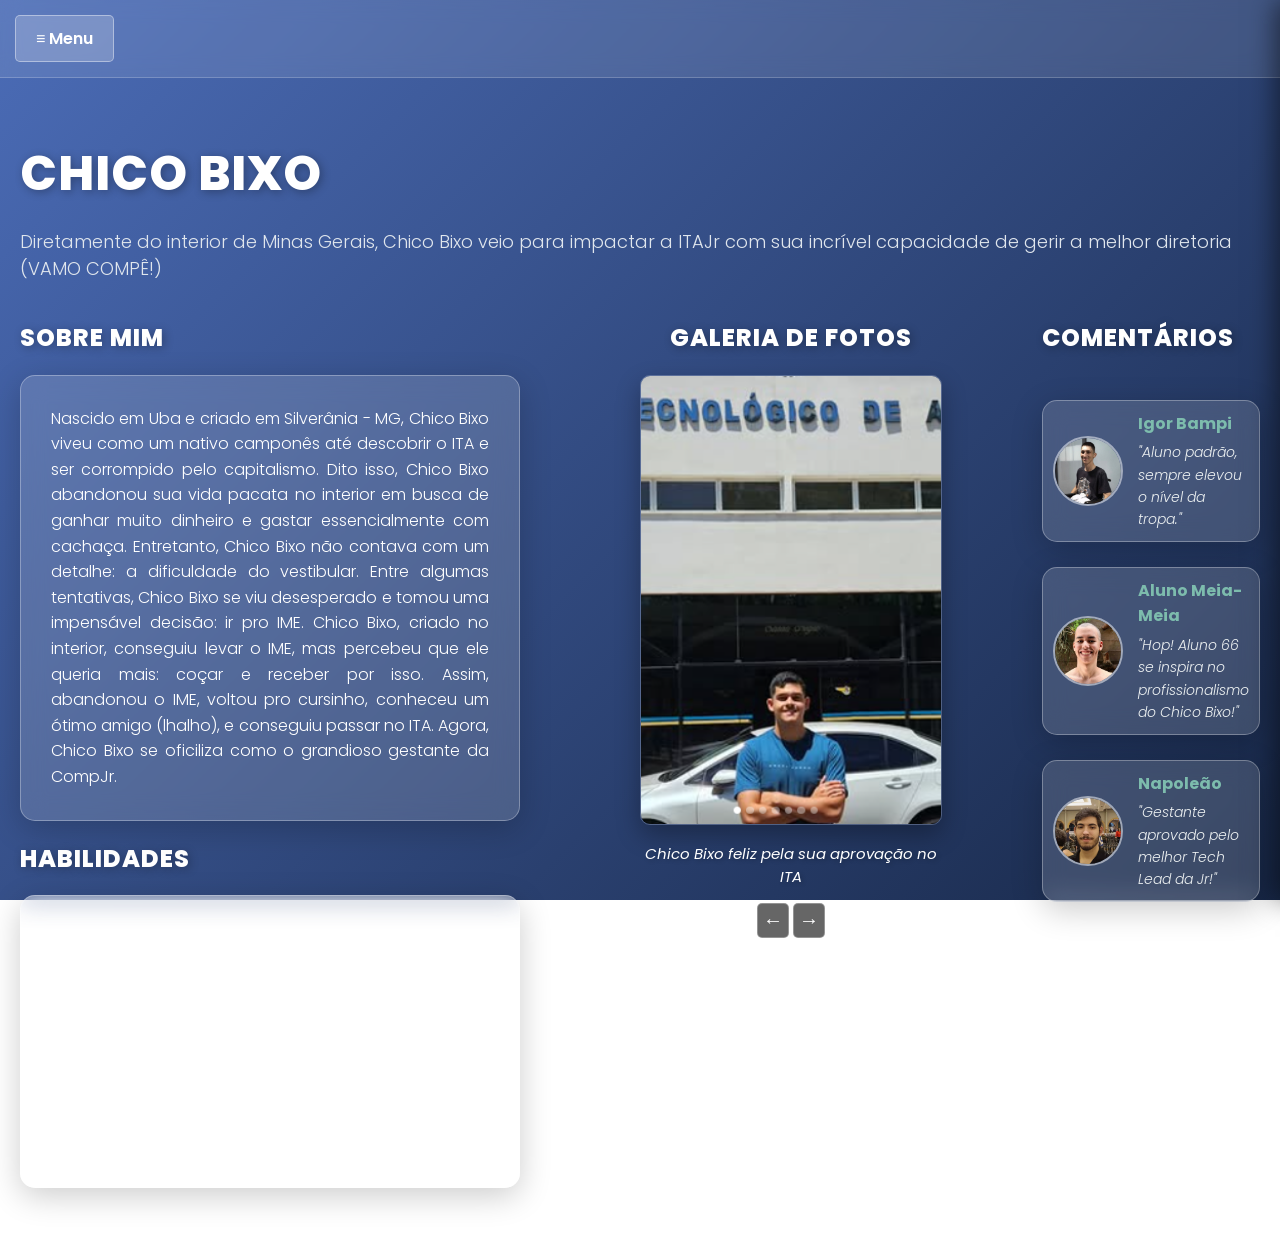
==== curriculo/index.html @ 07eecb11 "curriculo chico bixo" ====
<!DOCTYPE html>
<html lang="pt-BR">
<head>
    <meta charset="UTF-8">
    <meta name="viewport" content="width=device-width, initial-scale=1.0">
    <link href="https://fonts.googleapis.com/css2?family=Poppins:wght@300;400;600;800&display=swap" rel="stylesheet">
    <title>Chico Bixo Gestante ITAJr</title>
    <style>
        * {
            box-sizing: border-box;
        }

        @keyframes fadeIn {
            from { opacity: 0; transform: translateY(20px); }
            to { opacity: 1; transform: translateY(0); }
        }

        main {
            animation: fadeIn 1s ease-out;
        }

         body {
            font-family: 'Poppins', sans-serif;
            margin: 0;
            overflow-x: hidden;
            background: linear-gradient(135deg, #4b6cb7 0%, #182848 100%);
            background-attachment: fixed;
            color: #333;
            min-height: 100vh;
        }

        h1, h2 {
            font-weight: 800;
            color: #ffffff;
            letter-spacing: 1px;
            text-shadow: 2px 2px 10px rgba(0, 0, 0, 0.3);
        }

        h1 {
            font-size: 3rem;
            margin-bottom: 10px;
        }

        header {
            background-color: rgba(255, 255, 255, 0.1);
            backdrop-filter: blur(10px);
            padding: 15px; 
            text-align: left;
            border-bottom: 1px solid rgba(255, 255, 255, 0.2);
        }

        /* Estilo para a Barra Lateral (Sidebar) */
        #sidebar {
            position: fixed; 
            top: 0;
            right: 0; 
            width: 300px; 
            height: 100vh; 
            background: rgba(20, 30, 48, 0.9);
            backdrop-filter: blur(15px);
            color: #ecf0f1; 
            padding: 20px; 
            z-index: 100; 
            box-shadow: -5px 0 25px rgba(0,0,0,0.5);
            transform: translateX(100%); 
            transition: transform 0.4s cubic-bezier(0.25, 0.8, 0.25, 1);
            overflow-y: auto;
        }

        #sidebar.open {
            transform: translateX(0); 
        }

        #close-sidebar {
            background: none;
            border: none;
            color: #ecf0f1;
            font-size: 24px; 
            cursor: pointer;
            position: absolute;
            top: 10px; 
            right: 15px; 
            transition: transform 0.2s;
        }

        #close-sidebar:hover {
            transform: scale(1.2) rotate(90deg);
            color: #e74c3c;
        }

        #menu-toggle {
            background-color: rgba(255, 255, 255, 0.2);
            color: #fff;
            border: 1px solid rgba(255, 255, 255, 0.4);
            padding: 10px 20px; 
            cursor: pointer;
            font-size: 16px; 
            font-family: 'Poppins', sans-serif;
            font-weight: 600;
            border-radius: 5px; 
            transition: all 0.3s ease;
        }

        #menu-toggle:hover {
            background-color: rgba(255, 255, 255, 0.3);
            transform: translateY(-2px);
            box-shadow: 0 4px 15px rgba(0, 0, 0, 0.2);
        }

        #desc {
            color: #e0e6ed;
            font-size: 18px; 
            font-weight: 300;
        }


        .texto-central {
            display: flex;
            gap: 20px; 
            margin-bottom: 30px; 
        }

   
        /* VISUAL COSMÉTICO DO CARTÃO DE VIDRO E HOVER */
        .cartao-vidro {
            background: rgba(255, 255, 255, 0.15); 
            backdrop-filter: blur(12px); 
            -webkit-backdrop-filter: blur(12px);
            border: 1px solid rgba(255, 255, 255, 0.3); 
            padding: 30px; 
            border-radius: 15px; 
            box-shadow: 0 8px 32px rgba(0, 0, 0, 0.2); 
            color: #ffffff;
            font-weight: 300;
            line-height: 1.6;
            
            transition: all 0.4s cubic-bezier(0.25, 0.8, 0.25, 1);
        }

        
        .cartao-vidro:hover {
            transform: translateY(-8px); 
            box-shadow: 0 15px 40px rgba(0, 0, 0, 0.4); 
            background: rgba(255, 255, 255, 0.22); 
            border-color: rgba(255, 255, 255, 0.6); 
        }

        .cartao-vidro.pequeno {
            padding: 10px; 
        }

        #profile-photo {
            display: block;
            width: 150px; 
            height: 150px; 
            border-radius: 50%;
            margin: 0 auto 20px; 
            border: 4px solid rgba(255, 255, 255, 0.2);
            box-shadow: 0 5px 15px rgba(0,0,0,0.3);
            object-fit: cover;
            background-color: #34495e; 
            transition: transform 0.3s ease;
        }

        #profile-photo:hover {
            transform: scale(1.05);
        }

        .name {
            font-size: 22px; 
            margin-bottom: 5px; 
            text-align: center;
        }

        .title {
            font-size: 16px; 
            color: #7dbcad; 
            margin-bottom: 20px; 
            text-align: center;
            text-transform: uppercase;
            letter-spacing: 2px;
        }

        #sorriso-btn {
            display: block;
            text-align: center;
            background-color: #7dbcad; 
            color: #fff;
            text-decoration: none;
            padding: 10px; 
            border-radius: 5px; 
            margin-bottom: 30px; 
            font-weight: bold; 
            transition: all 0.3s ease;
            box-shadow: 0 4px 15px rgba(125, 188, 173, 0.4);
            cursor: pointer;
        }

        #sorriso-btn:hover {
            transform: translateY(-3px);
            box-shadow: 0 8px 20px rgba(125, 188, 173, 0.6);
            filter: brightness(1.1);
        }

        .info-section {
            margin-bottom: 25px;
        }

        .section-title {
            font-size: 14px; 
            color: #95a5a6;
            margin-bottom: 10px; 
            text-transform: uppercase;
            border-bottom: 1px solid rgba(255, 255, 255, 0.1);
            padding-bottom: 5px;
        }

        .info-section ul {
            list-style-type: none;
            padding: 0;
            margin: 0;
        }

        .contact-item, .education-item, .certificate-item, .language-item {
            font-size: 14px; 
            margin-bottom: 8px; 
            color: #dcdde1;
        }

   
        .lado-direito {
            position: relative; 
            width: 25%; 
            max-width: 800px; 
            margin-left: 100px; 
            text-align: center; 
            flex: 3; 
        }

        .slide img {
            width: 100%; 
            height: 450px; 
            object-fit: cover;
            border-radius: 10px; 
            box-shadow: 0 10px 25px rgba(0,0,0,0.3);
            border: 1px solid rgba(255, 255, 255, 0.2);
        }

        .legenda {
            font-style: italic;
            color: #ffffff;
            margin-top: 10px; 
            font-size: 15px;
            text-shadow: 2px 2px 4px rgba(0, 0, 0, 0.2); 
        }

        .slide { display: none; }
        .slide.ativa { display: block; animation: fadeIn 0.5s; }

        #btn-anterior, #btn-proximo {
            background-color: rgba(0, 0, 0, 0.6); 
            color: white;
            border: 1px solid rgba(255, 255, 255, 0.3);
            padding: 5px 5px; 
            cursor: pointer;
            font-size: 20px; 
            border-radius: 5px; 
            transition: all 0.3s ease;
            backdrop-filter: blur(5px);
        }

        #btn-anterior:hover, #btn-proximo:hover {
            background-color: rgba(255, 255, 255, 0.3);
            color: #000;
            transform: scale(1.1);
        }

        /* * SEÇÃO DE COMENTÁRIOS */
        #comentarios {
            margin-left: 80px; 
            display: flex;
            flex-direction: column;
            gap: 25px; 
            flex: 2; 
        }

        .cartao-comentario {
            display: flex;
            align-items: center;
            gap: 15px;
        }

        .foto-comentario {
            width: 70px; 
            height: 70px; 
            border-radius: 50%;
            object-fit: cover;
            flex-shrink: 0; 
            border: 2px solid rgba(255, 255, 255, 0.5);
        }

        .conteudo-comentario h4 {
            margin: 0 0 5px 0;
            font-size: 16px;
            color: #7dbcad;
        }

        .conteudo-comentario p {
            margin: 0;
            font-size: 14px;
            font-style: italic;
            color: #ecf0f1;
        }

    </style>
</head>
<body>

    <main>
        <header>
            <button id="menu-toggle">≡ Menu</button>
        </header>

        <section style="padding: 20px;">
            <h1>CHICO BIXO</h1>
            <p id="desc">Diretamente do interior de Minas Gerais, Chico Bixo veio para impactar a ITAJr com sua incrível capacidade de gerir a melhor diretoria (VAMO COMPÊ!)</p>
            
            <div class="texto-central">
                
                <div class="lado-esquerdo">
                    <section>
                        <h2>SOBRE MIM</h2>
                        <div class="cartao-vidro" style="max-width: 500px; text-align: justify; margin-bottom: 20px;">
                            Nascido em Uba e criado em Silverânia - MG, Chico Bixo viveu como um nativo camponês até descobrir o ITA e ser corrompido pelo capitalismo. Dito isso, Chico Bixo abandonou sua vida pacata no interior em busca de ganhar muito dinheiro e gastar essencialmente com cachaça. Entretanto, Chico Bixo não contava com um detalhe: a dificuldade do vestibular. Entre algumas tentativas, Chico Bixo se viu desesperado e tomou uma impensável decisão: ir pro IME. Chico Bixo, criado no interior, conseguiu levar o IME, mas percebeu que ele queria mais: coçar e receber por isso. Assim, abandonou o IME, voltou pro cursinho, conheceu um ótimo amigo (lhalho), e conseguiu passar no ITA. Agora, Chico Bixo se oficiliza como o grandioso gestante da CompJr.
                        </div>
                        
                        <h2>HABILIDADES</h2>
                        <div class="cartao-vidro" style="max-width: 500px; text-align: justify">
                            Chico Bixo é bixo do mato: sabe fazer fogueira, cuidar de animal e ordenhar vaca. Chico bixo também é mineiro, e sabe fazer queijo e plantar café. Na turma ITA, Chico Bixo percebeu que nem só de terra e mato vive o homem, e agora ele consegue fazer coisas normais como tomar um sorvete e curtir os posts da grandiosa ITAJr no instagram. Chico Bixo se encontrou na capacidade de gerir, então se for pra ser gestante, pode contar com Chico Bixo. 
                        </div>
                    </section>
                </div>

                <div class="lado-direito">
                    <h2>GALERIA DE FOTOS</h2>

                    <div class="slide ativa">
                        <img src="JeanAprovado.png" alt="Chico Bixo aprovado">
                        <p class="legenda">Chico Bixo feliz pela sua aprovação no ITA</p>
                    </div>

                    <div class="slide">
                        <img src="FotoComida.jpeg" alt="Chico Bixo comendo">
                        <p class="legenda">Chico Bixo aproveitando a pizza da Lojinha</p>
                    </div>

                    <div class="slide">
                        <img src="FotoKindle.JPG" alt="Chico Bixo com Kindle">
                        <p class="legenda">Chico Bixo cagado de sorte ganhando o kindle da ITAJr</p>
                    </div>

                    <div class="slide">
                        <img src="ChicoIME.jpg" alt="Chico Bixo no IME">
                        <p class="legenda">Chico Bixo triste quando era do IME e não conhecia a CompJr</p>
                    </div>

                    <button id="btn-anterior">←</button>
                    <button id="btn-proximo">→</button>
                </div>

                <div id="comentarios">
                    <h2>COMENTÁRIOS</h2>
                    
                    <div class="cartao-comentario cartao-vidro pequeno">
                        <img src="ComentarioBampi.jpg" alt="Foto Bampi" class="foto-comentario">
                        <div class="conteudo-comentario">
                            <h4>Igor Bampi</h4>
                            <p>"Aluno padrão, sempre elevou o nível da tropa."</p>
                        </div>
                    </div>

                    <div class="cartao-comentario cartao-vidro pequeno">
                        <img src="Comentario66.jpg" alt="Foto 66" class="foto-comentario">
                        <div class="conteudo-comentario">
                            <h4>Aluno Meia-Meia</h4>
                            <p>"Hop! Aluno 66 se inspira no profissionalismo do Chico Bixo!"</p>
                        </div>
                    </div>

                    <div class="cartao-comentario cartao-vidro pequeno">
                        <img src="ComentarioPapa.jpg" alt="Foto Papa" class="foto-comentario">
                        <div class="conteudo-comentario">
                            <h4>Napoleão</h4>
                            <p>"Gestante aprovado pelo melhor Tech Lead da Jr!"</p>
                        </div>
                    </div>
                </div>

            </div>
        </section>

    </main>

    <aside id="sidebar">
        <button id="close-sidebar">×</button>

        <img src="chico_bixo.jpeg" alt="Foto Aura do Chico Bixo" id="profile-photo">

        <h2 class="name">CHICO BIXO</h2>
        <h3 class="title">GESTANTE DA ITAJr</h3>

        <div id="sorriso-btn">Botão Sorriso</div>

        <section class="info-section">
            <h4 class="section-title">CONTATOS</h4>
            <ul>
                <li class="contact-item">chicobixo@gestantejr.com</li>
                <li class="contact-item">+55 (66) 6666-6666</li>
            </ul>
        </section>

        <section class="info-section">
            <h4 class="section-title">FORMAÇÃO</h4>
            <div class="education-item">IME - (2025/trancou)</div>
            <div class="education-item">ITA - (2026-2030)</div>
        </section>

        <section class="info-section">
            <h4 class="section-title">CERTIFICADOS</h4>
            <div class="certificate-item">Agregado Honorário da CompJr</div>
            <div class="certificate-item">Certificado de Sorte (ganhou um kindle)</div>
        </section>

        <section class="info-section">
            <h4 class="section-title">LINGUAGENS</h4>
            <div class="language-item">Caipira - Nativo</div>
            <div class="language-item">Português - Intermediário</div>
        </section>
    </aside>

    <script>
    // Barra lateral
        const menuToggle = document.getElementById('menu-toggle');
        const closeSidebar = document.getElementById('close-sidebar');
        const sidebar = document.getElementById('sidebar');

        function openSidebar() {
            sidebar.classList.add('open');
        }

        function closeSidebarFunc() {
            sidebar.classList.remove('open');
        }

        menuToggle.addEventListener('click', () => {
            if (!sidebar.classList.contains('open')){
                openSidebar();
            } else {
                closeSidebarFunc();
            }
        });

        closeSidebar.addEventListener('click', closeSidebarFunc);

        window.addEventListener('click', (event) => {
            if (!sidebar.contains(event.target) && event.target !== menuToggle) {
                closeSidebarFunc();
            }
        });

    // Galeria de fotos
        const slides = document.querySelectorAll('.slide');
        const btnAnterior = document.getElementById('btn-anterior');
        const btnProximo = document.getElementById('btn-proximo');
        let slideAtual = 0;

        function mostrarSlide(index) {
            slides.forEach(slide => {
                slide.classList.remove('ativa');
            });

            if (index >= slides.length){
                slideAtual = 0;
            } else if (index < 0) {
                slideAtual = slides.length - 1; 
            } else {
                slideAtual = index;
            }

            slides[slideAtual].classList.add('ativa');
        }

        btnProximo.addEventListener('click', () => {
            mostrarSlide(slideAtual + 1);
        });

        btnAnterior.addEventListener('click', () => {
            mostrarSlide(slideAtual - 1);
        });

    // Botão Sorriso
        const btnSorriso = document.getElementById('sorriso-btn');
        const perfil = document.getElementById('profile-photo');

        btnSorriso.addEventListener('click', () => {
            if (btnSorriso.textContent === "Botão Sorriso"){
                perfil.src = "JeanSorriso.png";
                btnSorriso.textContent = "Botão Sério";
                btnSorriso.style.backgroundColor = "#e74c3c";
                btnSorriso.style.boxShadow = "0 8px 20px rgba(231, 76, 60, 0.4)";
            } else {
                btnSorriso.textContent = "Botão Sorriso";
                perfil.src = "chico_bixo.jpeg";
                btnSorriso.style.backgroundColor = "#7dbcad";
                btnSorriso.style.boxShadow = "0 8px 20px rgba(125, 188, 173, 0.4)";
            }
        });
        
    </script>
</body>
</html>
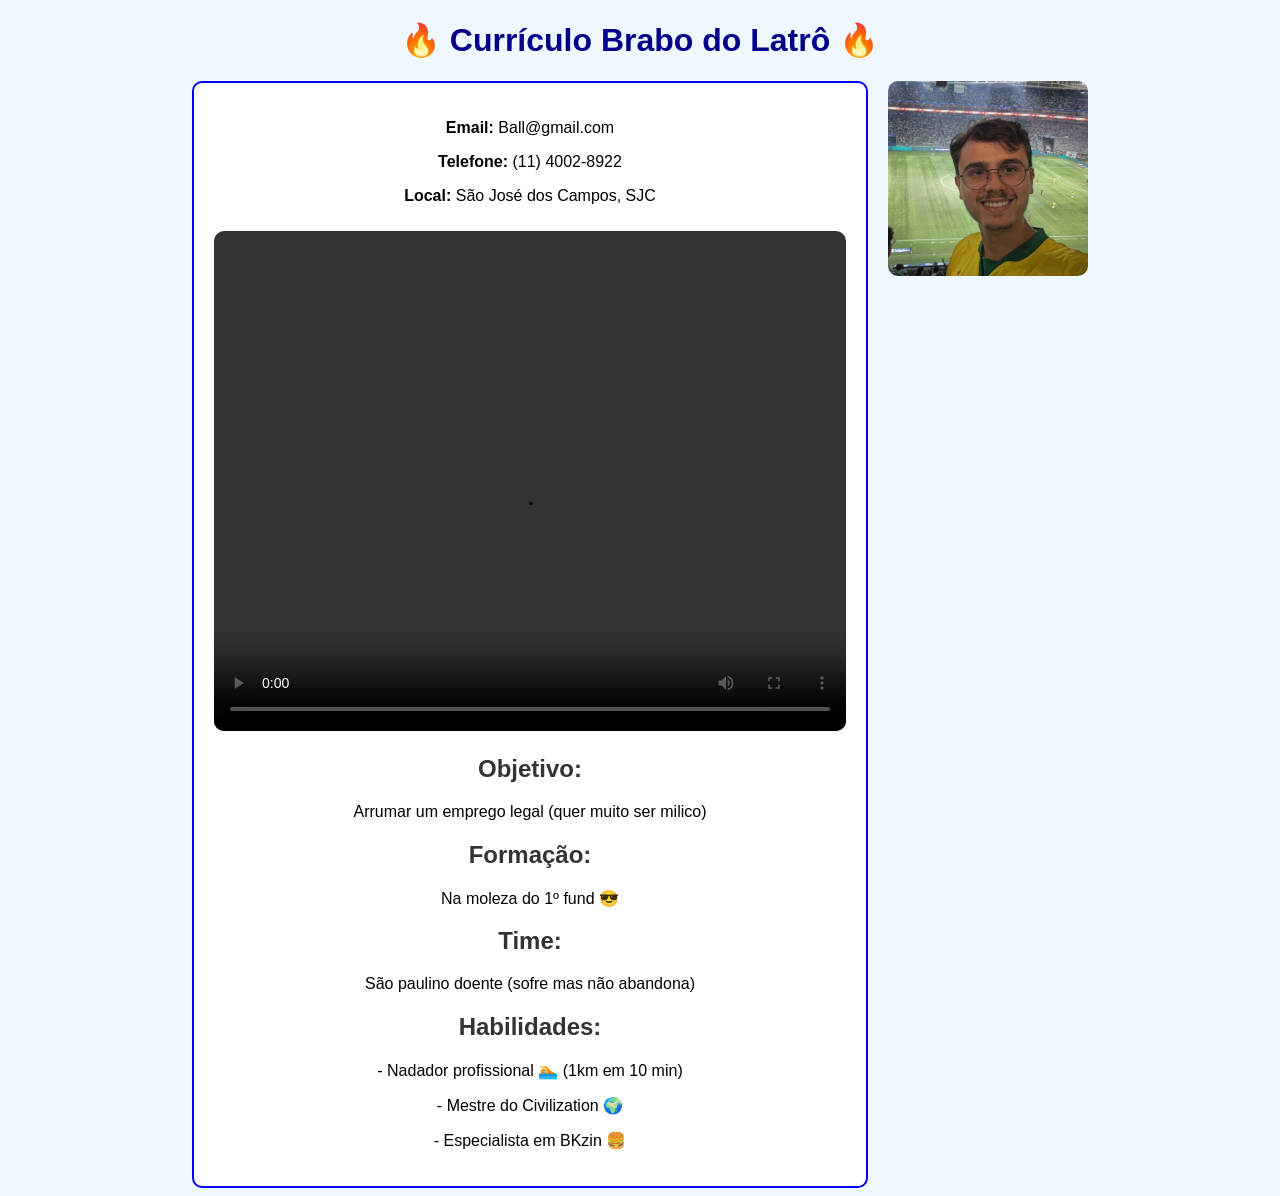
==== commit c3fb6f45: "Add files via upload" ====
--- a/curriculo/index.html
+++ b/curriculo/index.html
@@ -1,521 +1,96 @@
-<!DOCTYPE html>
-<html lang="pt-BR">
-<head>
-    <meta charset="UTF-8">
-    <meta name="viewport" content="width=device-width, initial-scale=1.0">
-    <link href="https://fonts.googleapis.com/css2?family=Poppins:wght@300;400;600;800&display=swap" rel="stylesheet">
-    <title>Chico Bixo Gestante ITAJr</title>
-    <style>
-        * {
-            box-sizing: border-box;
-        }
-
-        @keyframes fadeIn {
-            from { opacity: 0; transform: translateY(20px); }
-            to { opacity: 1; transform: translateY(0); }
-        }
-
-        main {
-            animation: fadeIn 1s ease-out;
-        }
-
-         body {
-            font-family: 'Poppins', sans-serif;
-            margin: 0;
-            overflow-x: hidden;
-            background: linear-gradient(135deg, #4b6cb7 0%, #182848 100%);
-            background-attachment: fixed;
-            color: #333;
-            min-height: 100vh;
-        }
-
-        h1, h2 {
-            font-weight: 800;
-            color: #ffffff;
-            letter-spacing: 1px;
-            text-shadow: 2px 2px 10px rgba(0, 0, 0, 0.3);
-        }
-
-        h1 {
-            font-size: 3rem;
-            margin-bottom: 10px;
-        }
-
-        header {
-            background-color: rgba(255, 255, 255, 0.1);
-            backdrop-filter: blur(10px);
-            padding: 15px; 
-            text-align: left;
-            border-bottom: 1px solid rgba(255, 255, 255, 0.2);
-        }
-
-        /* Estilo para a Barra Lateral (Sidebar) */
-        #sidebar {
-            position: fixed; 
-            top: 0;
-            right: 0; 
-            width: 300px; 
-            height: 100vh; 
-            background: rgba(20, 30, 48, 0.9);
-            backdrop-filter: blur(15px);
-            color: #ecf0f1; 
-            padding: 20px; 
-            z-index: 100; 
-            box-shadow: -5px 0 25px rgba(0,0,0,0.5);
-            transform: translateX(100%); 
-            transition: transform 0.4s cubic-bezier(0.25, 0.8, 0.25, 1);
-            overflow-y: auto;
-        }
-
-        #sidebar.open {
-            transform: translateX(0); 
-        }
-
-        #close-sidebar {
-            background: none;
-            border: none;
-            color: #ecf0f1;
-            font-size: 24px; 
-            cursor: pointer;
-            position: absolute;
-            top: 10px; 
-            right: 15px; 
-            transition: transform 0.2s;
-        }
-
-        #close-sidebar:hover {
-            transform: scale(1.2) rotate(90deg);
-            color: #e74c3c;
-        }
-
-        #menu-toggle {
-            background-color: rgba(255, 255, 255, 0.2);
-            color: #fff;
-            border: 1px solid rgba(255, 255, 255, 0.4);
-            padding: 10px 20px; 
-            cursor: pointer;
-            font-size: 16px; 
-            font-family: 'Poppins', sans-serif;
-            font-weight: 600;
-            border-radius: 5px; 
-            transition: all 0.3s ease;
-        }
-
-        #menu-toggle:hover {
-            background-color: rgba(255, 255, 255, 0.3);
-            transform: translateY(-2px);
-            box-shadow: 0 4px 15px rgba(0, 0, 0, 0.2);
-        }
-
-        #desc {
-            color: #e0e6ed;
-            font-size: 18px; 
-            font-weight: 300;
-        }
-
-
-        .texto-central {
-            display: flex;
-            gap: 20px; 
-            margin-bottom: 30px; 
-        }
-
-   
-        /* VISUAL COSMÉTICO DO CARTÃO DE VIDRO E HOVER */
-        .cartao-vidro {
-            background: rgba(255, 255, 255, 0.15); 
-            backdrop-filter: blur(12px); 
-            -webkit-backdrop-filter: blur(12px);
-            border: 1px solid rgba(255, 255, 255, 0.3); 
-            padding: 30px; 
-            border-radius: 15px; 
-            box-shadow: 0 8px 32px rgba(0, 0, 0, 0.2); 
-            color: #ffffff;
-            font-weight: 300;
-            line-height: 1.6;
-            
-            transition: all 0.4s cubic-bezier(0.25, 0.8, 0.25, 1);
-        }
-
-        
-        .cartao-vidro:hover {
-            transform: translateY(-8px); 
-            box-shadow: 0 15px 40px rgba(0, 0, 0, 0.4); 
-            background: rgba(255, 255, 255, 0.22); 
-            border-color: rgba(255, 255, 255, 0.6); 
-        }
-
-        .cartao-vidro.pequeno {
-            padding: 10px; 
-        }
-
-        #profile-photo {
-            display: block;
-            width: 150px; 
-            height: 150px; 
-            border-radius: 50%;
-            margin: 0 auto 20px; 
-            border: 4px solid rgba(255, 255, 255, 0.2);
-            box-shadow: 0 5px 15px rgba(0,0,0,0.3);
-            object-fit: cover;
-            background-color: #34495e; 
-            transition: transform 0.3s ease;
-        }
-
-        #profile-photo:hover {
-            transform: scale(1.05);
-        }
-
-        .name {
-            font-size: 22px; 
-            margin-bottom: 5px; 
-            text-align: center;
-        }
-
-        .title {
-            font-size: 16px; 
-            color: #7dbcad; 
-            margin-bottom: 20px; 
-            text-align: center;
-            text-transform: uppercase;
-            letter-spacing: 2px;
-        }
-
-        #sorriso-btn {
-            display: block;
-            text-align: center;
-            background-color: #7dbcad; 
-            color: #fff;
-            text-decoration: none;
-            padding: 10px; 
-            border-radius: 5px; 
-            margin-bottom: 30px; 
-            font-weight: bold; 
-            transition: all 0.3s ease;
-            box-shadow: 0 4px 15px rgba(125, 188, 173, 0.4);
-            cursor: pointer;
-        }
-
-        #sorriso-btn:hover {
-            transform: translateY(-3px);
-            box-shadow: 0 8px 20px rgba(125, 188, 173, 0.6);
-            filter: brightness(1.1);
-        }
-
-        .info-section {
-            margin-bottom: 25px;
-        }
-
-        .section-title {
-            font-size: 14px; 
-            color: #95a5a6;
-            margin-bottom: 10px; 
-            text-transform: uppercase;
-            border-bottom: 1px solid rgba(255, 255, 255, 0.1);
-            padding-bottom: 5px;
-        }
-
-        .info-section ul {
-            list-style-type: none;
-            padding: 0;
-            margin: 0;
-        }
-
-        .contact-item, .education-item, .certificate-item, .language-item {
-            font-size: 14px; 
-            margin-bottom: 8px; 
-            color: #dcdde1;
-        }
-
-   
-        .lado-direito {
-            position: relative; 
-            width: 25%; 
-            max-width: 800px; 
-            margin-left: 100px; 
-            text-align: center; 
-            flex: 3; 
-        }
-
-        .slide img {
-            width: 100%; 
-            height: 450px; 
-            object-fit: cover;
-            border-radius: 10px; 
-            box-shadow: 0 10px 25px rgba(0,0,0,0.3);
-            border: 1px solid rgba(255, 255, 255, 0.2);
-        }
-
-        .legenda {
-            font-style: italic;
-            color: #ffffff;
-            margin-top: 10px; 
-            font-size: 15px;
-            text-shadow: 2px 2px 4px rgba(0, 0, 0, 0.2); 
-        }
-
-        .slide { display: none; }
-        .slide.ativa { display: block; animation: fadeIn 0.5s; }
-
-        #btn-anterior, #btn-proximo {
-            background-color: rgba(0, 0, 0, 0.6); 
-            color: white;
-            border: 1px solid rgba(255, 255, 255, 0.3);
-            padding: 5px 5px; 
-            cursor: pointer;
-            font-size: 20px; 
-            border-radius: 5px; 
-            transition: all 0.3s ease;
-            backdrop-filter: blur(5px);
-        }
-
-        #btn-anterior:hover, #btn-proximo:hover {
-            background-color: rgba(255, 255, 255, 0.3);
-            color: #000;
-            transform: scale(1.1);
-        }
-
-        /* * SEÇÃO DE COMENTÁRIOS */
-        #comentarios {
-            margin-left: 80px; 
-            display: flex;
-            flex-direction: column;
-            gap: 25px; 
-            flex: 2; 
-        }
-
-        .cartao-comentario {
-            display: flex;
-            align-items: center;
-            gap: 15px;
-        }
-
-        .foto-comentario {
-            width: 70px; 
-            height: 70px; 
-            border-radius: 50%;
-            object-fit: cover;
-            flex-shrink: 0; 
-            border: 2px solid rgba(255, 255, 255, 0.5);
-        }
-
-        .conteudo-comentario h4 {
-            margin: 0 0 5px 0;
-            font-size: 16px;
-            color: #7dbcad;
-        }
-
-        .conteudo-comentario p {
-            margin: 0;
-            font-size: 14px;
-            font-style: italic;
-            color: #ecf0f1;
-        }
-
-    </style>
-</head>
-<body>
-
-    <main>
-        <header>
-            <button id="menu-toggle">≡ Menu</button>
-        </header>
-
-        <section style="padding: 20px;">
-            <h1>CHICO BIXO</h1>
-            <p id="desc">Diretamente do interior de Minas Gerais, Chico Bixo veio para impactar a ITAJr com sua incrível capacidade de gerir a melhor diretoria (VAMO COMPÊ!)</p>
-            
-            <div class="texto-central">
-                
-                <div class="lado-esquerdo">
-                    <section>
-                        <h2>SOBRE MIM</h2>
-                        <div class="cartao-vidro" style="max-width: 500px; text-align: justify; margin-bottom: 20px;">
-                            Nascido em Uba e criado em Silverânia - MG, Chico Bixo viveu como um nativo camponês até descobrir o ITA e ser corrompido pelo capitalismo. Dito isso, Chico Bixo abandonou sua vida pacata no interior em busca de ganhar muito dinheiro e gastar essencialmente com cachaça. Entretanto, Chico Bixo não contava com um detalhe: a dificuldade do vestibular. Entre algumas tentativas, Chico Bixo se viu desesperado e tomou uma impensável decisão: ir pro IME. Chico Bixo, criado no interior, conseguiu levar o IME, mas percebeu que ele queria mais: coçar e receber por isso. Assim, abandonou o IME, voltou pro cursinho, conheceu um ótimo amigo (lhalho), e conseguiu passar no ITA. Agora, Chico Bixo se oficiliza como o grandioso gestante da CompJr.
-                        </div>
-                        
-                        <h2>HABILIDADES</h2>
-                        <div class="cartao-vidro" style="max-width: 500px; text-align: justify">
-                            Chico Bixo é bixo do mato: sabe fazer fogueira, cuidar de animal e ordenhar vaca. Chico bixo também é mineiro, e sabe fazer queijo e plantar café. Na turma ITA, Chico Bixo percebeu que nem só de terra e mato vive o homem, e agora ele consegue fazer coisas normais como tomar um sorvete e curtir os posts da grandiosa ITAJr no instagram. Chico Bixo se encontrou na capacidade de gerir, então se for pra ser gestante, pode contar com Chico Bixo. 
-                        </div>
-                    </section>
-                </div>
-
-                <div class="lado-direito">
-                    <h2>GALERIA DE FOTOS</h2>
-
-                    <div class="slide ativa">
-                        <img src="JeanAprovado.png" alt="Chico Bixo aprovado">
-                        <p class="legenda">Chico Bixo feliz pela sua aprovação no ITA</p>
-                    </div>
-
-                    <div class="slide">
-                        <img src="FotoComida.jpeg" alt="Chico Bixo comendo">
-                        <p class="legenda">Chico Bixo aproveitando a pizza da Lojinha</p>
-                    </div>
-
-                    <div class="slide">
-                        <img src="FotoKindle.JPG" alt="Chico Bixo com Kindle">
-                        <p class="legenda">Chico Bixo cagado de sorte ganhando o kindle da ITAJr</p>
-                    </div>
-
-                    <div class="slide">
-                        <img src="ChicoIME.jpg" alt="Chico Bixo no IME">
-                        <p class="legenda">Chico Bixo triste quando era do IME e não conhecia a CompJr</p>
-                    </div>
-
-                    <button id="btn-anterior">←</button>
-                    <button id="btn-proximo">→</button>
-                </div>
-
-                <div id="comentarios">
-                    <h2>COMENTÁRIOS</h2>
-                    
-                    <div class="cartao-comentario cartao-vidro pequeno">
-                        <img src="ComentarioBampi.jpg" alt="Foto Bampi" class="foto-comentario">
-                        <div class="conteudo-comentario">
-                            <h4>Igor Bampi</h4>
-                            <p>"Aluno padrão, sempre elevou o nível da tropa."</p>
-                        </div>
-                    </div>
-
-                    <div class="cartao-comentario cartao-vidro pequeno">
-                        <img src="Comentario66.jpg" alt="Foto 66" class="foto-comentario">
-                        <div class="conteudo-comentario">
-                            <h4>Aluno Meia-Meia</h4>
-                            <p>"Hop! Aluno 66 se inspira no profissionalismo do Chico Bixo!"</p>
-                        </div>
-                    </div>
-
-                    <div class="cartao-comentario cartao-vidro pequeno">
-                        <img src="ComentarioPapa.jpg" alt="Foto Papa" class="foto-comentario">
-                        <div class="conteudo-comentario">
-                            <h4>Napoleão</h4>
-                            <p>"Gestante aprovado pelo melhor Tech Lead da Jr!"</p>
-                        </div>
-                    </div>
-                </div>
-
-            </div>
-        </section>
-
-    </main>
-
-    <aside id="sidebar">
-        <button id="close-sidebar">×</button>
-
-        <img src="chico_bixo.jpeg" alt="Foto Aura do Chico Bixo" id="profile-photo">
-
-        <h2 class="name">CHICO BIXO</h2>
-        <h3 class="title">GESTANTE DA ITAJr</h3>
-
-        <div id="sorriso-btn">Botão Sorriso</div>
-
-        <section class="info-section">
-            <h4 class="section-title">CONTATOS</h4>
-            <ul>
-                <li class="contact-item">chicobixo@gestantejr.com</li>
-                <li class="contact-item">+55 (66) 6666-6666</li>
-            </ul>
-        </section>
-
-        <section class="info-section">
-            <h4 class="section-title">FORMAÇÃO</h4>
-            <div class="education-item">IME - (2025/trancou)</div>
-            <div class="education-item">ITA - (2026-2030)</div>
-        </section>
-
-        <section class="info-section">
-            <h4 class="section-title">CERTIFICADOS</h4>
-            <div class="certificate-item">Agregado Honorário da CompJr</div>
-            <div class="certificate-item">Certificado de Sorte (ganhou um kindle)</div>
-        </section>
-
-        <section class="info-section">
-            <h4 class="section-title">LINGUAGENS</h4>
-            <div class="language-item">Caipira - Nativo</div>
-            <div class="language-item">Português - Intermediário</div>
-        </section>
-    </aside>
-
-    <script>
-    // Barra lateral
-        const menuToggle = document.getElementById('menu-toggle');
-        const closeSidebar = document.getElementById('close-sidebar');
-        const sidebar = document.getElementById('sidebar');
-
-        function openSidebar() {
-            sidebar.classList.add('open');
-        }
-
-        function closeSidebarFunc() {
-            sidebar.classList.remove('open');
-        }
-
-        menuToggle.addEventListener('click', () => {
-            if (!sidebar.classList.contains('open')){
-                openSidebar();
-            } else {
-                closeSidebarFunc();
-            }
-        });
-
-        closeSidebar.addEventListener('click', closeSidebarFunc);
-
-        window.addEventListener('click', (event) => {
-            if (!sidebar.contains(event.target) && event.target !== menuToggle) {
-                closeSidebarFunc();
-            }
-        });
-
-    // Galeria de fotos
-        const slides = document.querySelectorAll('.slide');
-        const btnAnterior = document.getElementById('btn-anterior');
-        const btnProximo = document.getElementById('btn-proximo');
-        let slideAtual = 0;
-
-        function mostrarSlide(index) {
-            slides.forEach(slide => {
-                slide.classList.remove('ativa');
-            });
-
-            if (index >= slides.length){
-                slideAtual = 0;
-            } else if (index < 0) {
-                slideAtual = slides.length - 1; 
-            } else {
-                slideAtual = index;
-            }
-
-            slides[slideAtual].classList.add('ativa');
-        }
-
-        btnProximo.addEventListener('click', () => {
-            mostrarSlide(slideAtual + 1);
-        });
-
-        btnAnterior.addEventListener('click', () => {
-            mostrarSlide(slideAtual - 1);
-        });
-
-    // Botão Sorriso
-        const btnSorriso = document.getElementById('sorriso-btn');
-        const perfil = document.getElementById('profile-photo');
-
-        btnSorriso.addEventListener('click', () => {
-            if (btnSorriso.textContent === "Botão Sorriso"){
-                perfil.src = "JeanSorriso.png";
-                btnSorriso.textContent = "Botão Sério";
-                btnSorriso.style.backgroundColor = "#e74c3c";
-                btnSorriso.style.boxShadow = "0 8px 20px rgba(231, 76, 60, 0.4)";
-            } else {
-                btnSorriso.textContent = "Botão Sorriso";
-                perfil.src = "chico_bixo.jpeg";
-                btnSorriso.style.backgroundColor = "#7dbcad";
-                btnSorriso.style.boxShadow = "0 8px 20px rgba(125, 188, 173, 0.4)";
-            }
-        });
-        
-    </script>
-</body>
+<!DOCTYPE html>
+<html>
+<head>
+    <title>Currículo do Latrô</title>
+
+    <style>
+        body {
+            background-color: #f0f8ff;
+            font-family: Arial;
+            text-align: center;
+        }
+
+        h1 {
+            color: darkblue;
+        }
+
+        .container {
+            display: flex;
+            justify-content: center;
+            align-items: flex-start;
+            gap: 20px;
+        }
+
+        .box {
+            background-color: white;
+            border: 2px solid blue;
+            border-radius: 10px;
+            padding: 20px;
+            width: 50%;
+        }
+
+        .side {
+            width: 200px;
+        }
+
+        img {
+            width: 100%;
+            border-radius: 10px;
+        }
+
+        video {
+            width: 100%;
+            margin-top: 10px;
+            border-radius: 10px;
+        }
+
+        h2 {
+            color: #333;
+        }
+    </style>
+
+</head>
+
+<body>
+
+    <h1>🔥 Currículo Brabo do Latrô 🔥</h1>
+
+    <div class="container">
+
+        <!-- CURRÍCULO -->
+        <div class="box">
+            <p><b>Email:</b> Ball@gmail.com</p>
+            <p><b>Telefone:</b> (11) 4002-8922</p>
+            <p><b>Local:</b> São José dos Campos, SJC</p>
+            
+            <!-- VIDEO -->
+            <video controls width="500" height="500">
+                <source src="video.mp4" type="video/mp4"> 
+                Seu navegador não suporta vídeo.
+            </video>
+
+
+            <h2>Objetivo:</h2>
+            <p>Arrumar um emprego legal (quer muito ser milico)</p>
+
+            <h2>Formação:</h2>
+            <p>Na moleza do 1º fund 😎</p>
+
+            <h2>Time:</h2>
+            <p>São paulino doente (sofre mas não abandona)</p>
+
+            <h2>Habilidades:</h2>
+            <p>- Nadador profissional 🏊 (1km em 10 min)</p>
+            <p>- Mestre do Civilization 🌍</p>
+            <p>- Especialista em BKzin 🍔</p>
+        </div>
+
+        <!-- IMAGEM -->
+        <div class="side">
+            <img src="foto.png" alt="Foto do Latrô">
+        </div>
+
+    </div>
+
+</body>
 </html>
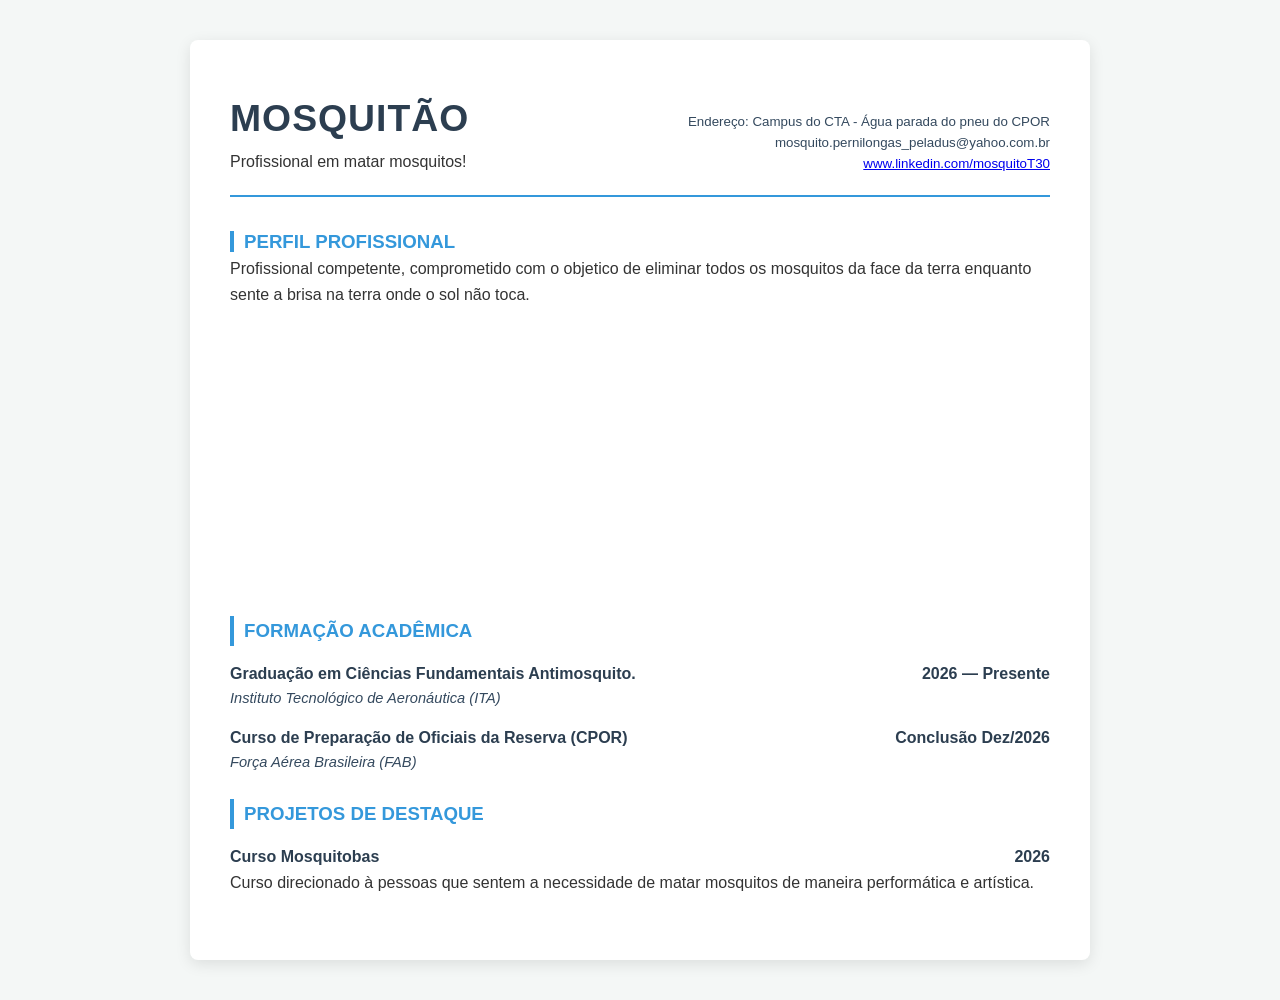
==== commit c7358ae2: "Estrutura inicial" ====
--- a/curriculo/index.html
+++ b/curriculo/index.html
@@ -1,96 +1,228 @@
 <!DOCTYPE html>
-<html>
+<html lang="pt-BR">
 <head>
-    <title>Currículo do Latrô</title>
-
+    <meta charset="UTF-8">
+    <meta name="viewport" content="width=device-width, initial-scale=1.0">
+    <title>Currículo - Victor Alysson Rodrigues Santana</title>
     <style>
+        :root {
+            --primary-color: #2c3e50;
+            --secondary-color: #34495e;
+            --accent-color: #3498db;
+            --text-color: #333;
+            --light-bg: #f4f7f6;
+            --white: #ffffff;
+        }
+
+        * {
+            margin: 0;
+            padding: 0;
+            box-sizing: border-box;
+        }
+
         body {
-            background-color: #f0f8ff;
-            font-family: Arial;
+            font-family: 'Segoe UI', Tahoma, Geneva, Verdana, sans-serif;
+            line-height: 1.6;
+            color: var(--text-color);
+            background-color: var(--light-bg);
+            padding: 40px 20px;
+        }
+
+        .container {
+            max-width: 900px;
+            margin: 0 auto;
+            background: var(--white);
+            padding: 40px;
+            box-shadow: 0 4px 15px rgba(0,0,0,0.1);
+            border-radius: 8px;
+        }
+
+        header {
+            border-bottom: 2px solid var(--accent-color);
+            padding-bottom: 20px;
+            margin-bottom: 30px;
+            display: flex;
+            justify-content: space-between;
+            align-items: flex-end;
+        }
+
+        .header-info h1 {
+            font-size: 28pt;
+            color: var(--primary-color);
+            text-transform: uppercase;
+            letter-spacing: 1px;
+        }
+
+        .header-contact {
+            text-align: right;
+            font-size: 10pt;
+            color: var(--secondary-color);
+        }
+
+        section {
+            margin-bottom: 25px;
+        }
+
+        h2 {
+            font-size: 14pt;
+            color: var(--accent-color);
+            text-transform: uppercase;
+            border-left: 4px solid var(--accent-color);
+            padding-left: 10px;
+            margin-bottom: 15px;
+        }
+
+        .item {
+            margin-bottom: 15px;
+        }
+
+        .item-header {
+            display: flex;
+            justify-content: space-between;
+            font-weight: bold;
+            color: var(--primary-color);
+        }
+
+        .item-sub {
+            font-style: italic;
+            color: var(--secondary-color);
+            font-size: 11pt;
+            margin-bottom: 5px;
+        }
+
+        ul {
+            margin-left: 20px;
+            list-style-type: square;
+        }
+
+        .skills-grid {
+            display: grid;
+            grid-template-columns: repeat(2, 1fr);
+            gap: 10px;
+        }
+
+        .skill-category {
+            font-weight: bold;
+        }
+
+        .badge-container {
+            display: flex;
+            flex-wrap: wrap;
+            gap: 8px;
+            margin-top: 5px;
+        }
+
+        .badge {
+            background: #ecf0f1;
+            padding: 4px 10px;
+            border-radius: 4px;
+            font-size: 9pt;
+            color: var(--secondary-color);
+            border: 1px solid #dcdde1;
+        }
+
+        @media print {
+            body { background: none; padding: 0; }
+            .container { box-shadow: none; max-width: 100%; padding: 0; }
+        }
+
+        #logo{
+            width: 8vw;
+            height: 4vw;
+            background-image: url('#');
+            background-size: cover;
+            display: inline-block;
+
+        }
+
+         #foto_perfil{
+            width: 100%;
+            height: 20vw;
+            background-image: url('#');
+            background-size:contain;
+            display: inline-block;
+            margin-top: 20px;
+
+
+        }
+
+        #texto_perfil h2{
+
+            width: 100%;
+            display: inline;
+            height: 4vw;
             text-align: center;
-        }
-
-        h1 {
-            color: darkblue;
-        }
-
-        .container {
-            display: flex;
+            flex:1;
             justify-content: center;
-            align-items: flex-start;
-            gap: 20px;
-        }
-
-        .box {
-            background-color: white;
-            border: 2px solid blue;
-            border-radius: 10px;
-            padding: 20px;
-            width: 50%;
-        }
-
-        .side {
-            width: 200px;
-        }
-
-        img {
+           
+            
+        }
+
+        #foto2 {
+            background-image: url('#');
+            background-size: cover;
+            display:block;
             width: 100%;
-            border-radius: 10px;
-        }
-
-        video {
-            width: 100%;
-            margin-top: 10px;
-            border-radius: 10px;
-        }
-
-        h2 {
-            color: #333;
-        }
+            height: 100vh;
+        }
+
+        #resumo {
+            align-items: center;
+        }
+
     </style>
-
 </head>
-
 <body>
 
-    <h1>🔥 Currículo Brabo do Latrô 🔥</h1>
-
-    <div class="container">
-
-        <!-- CURRÍCULO -->
-        <div class="box">
-            <p><b>Email:</b> Ball@gmail.com</p>
-            <p><b>Telefone:</b> (11) 4002-8922</p>
-            <p><b>Local:</b> São José dos Campos, SJC</p>
-            
-            <!-- VIDEO -->
-            <video controls width="500" height="500">
-                <source src="video.mp4" type="video/mp4"> 
-                Seu navegador não suporta vídeo.
-            </video>
-
-
-            <h2>Objetivo:</h2>
-            <p>Arrumar um emprego legal (quer muito ser milico)</p>
-
-            <h2>Formação:</h2>
-            <p>Na moleza do 1º fund 😎</p>
-
-            <h2>Time:</h2>
-            <p>São paulino doente (sofre mas não abandona)</p>
-
-            <h2>Habilidades:</h2>
-            <p>- Nadador profissional 🏊 (1km em 10 min)</p>
-            <p>- Mestre do Civilization 🌍</p>
-            <p>- Especialista em BKzin 🍔</p>
-        </div>
-
-        <!-- IMAGEM -->
-        <div class="side">
-            <img src="foto.png" alt="Foto do Latrô">
-        </div>
-
-    </div>
-
-</body>
-</html>+<div class="container">
+    <header>
+        <div class="header-info">
+            <h1 style="display: inline-block;">Mosquitão</h1>
+            <div id="logo"></div>
+            <p>Profissional em matar mosquitos!</p>
+        </div>
+        <div class="header-contact">
+            <p>Endereço: Campus do CTA - Água parada do pneu do CPOR</p>
+            <p>mosquito.pernilongas_peladus@yahoo.com.br</p>
+            <p><a href="#">www.linkedin.com/mosquitoT30</a></p>
+        </div>
+    </header>
+
+    <section id="resumo">
+        <div id="texto_perfil" ><h2>Perfil Profissional</h2>
+            <div id="logo2"></div>
+        <p>Profissional competente, comprometido com o objetico de eliminar todos os mosquitos da face da terra enquanto sente a brisa na terra onde o sol não toca.</p>
+        </div>
+        <div id="foto_perfil"></div>
+    </section>
+
+    <section id="formacao">
+        <h2>Formação Acadêmica</h2>
+        <div class="item">
+            <div class="item-header">
+                <span>Graduação em Ciências Fundamentais Antimosquito.</span>
+                <span>2026 — Presente</span>
+            </div>
+            <div class="item-sub">Instituto Tecnológico de Aeronáutica (ITA)</div>
+        </div>
+        <div class="item">
+            <div class="item-header">
+                <span>Curso de Preparação de Oficiais da Reserva (CPOR)</span>
+                <span>Conclusão Dez/2026</span>
+            </div>
+            <div class="item-sub">Força Aérea Brasileira (FAB)</div>
+        </div>
+    </section>
+
+    <section id="projetos">
+        <h2>Projetos de Destaque</h2>
+        <div class="item">
+            <div class="item-header">
+                <span>Curso Mosquitobas</span>
+                <span>2026</span>
+            </div>
+            <p>Curso direcionado à pessoas que sentem a necessidade de matar mosquitos de maneira performática e artística.</p>
+        </div>
+    </section>
+</div>
+</body>
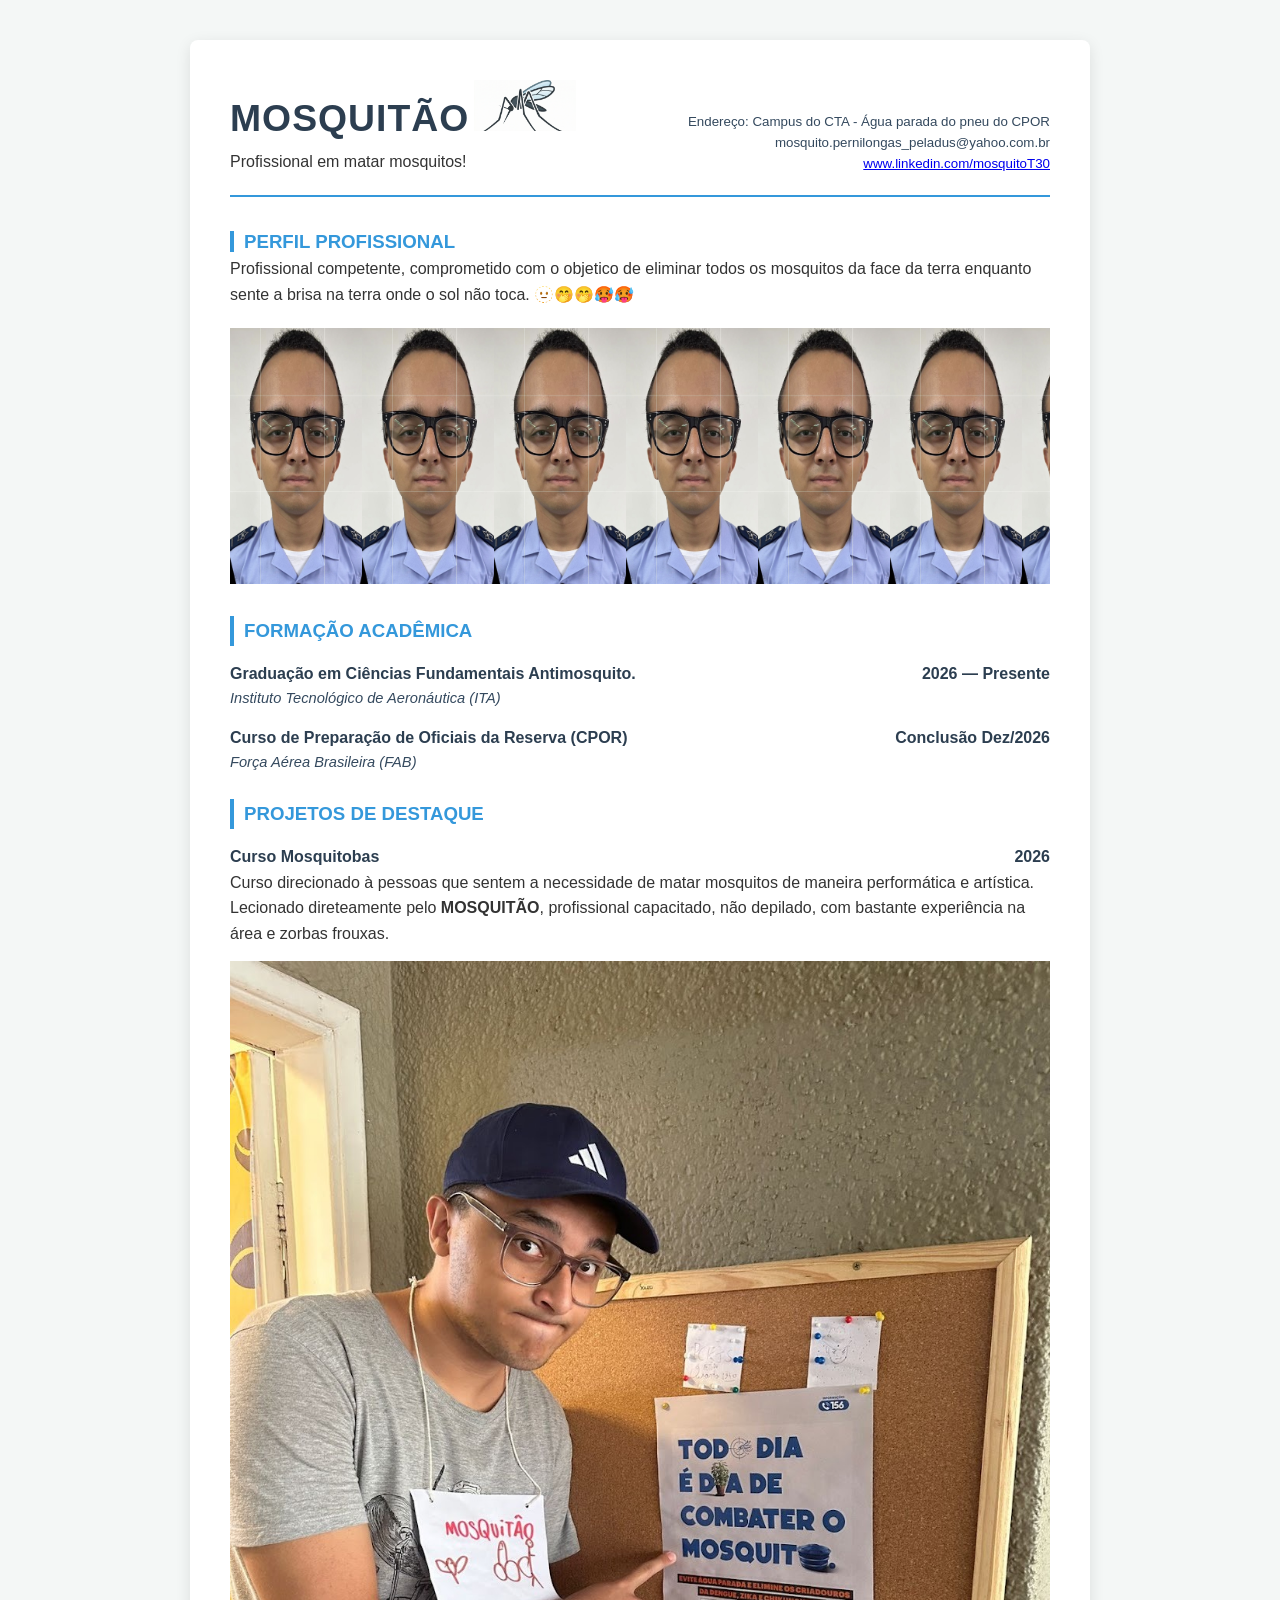
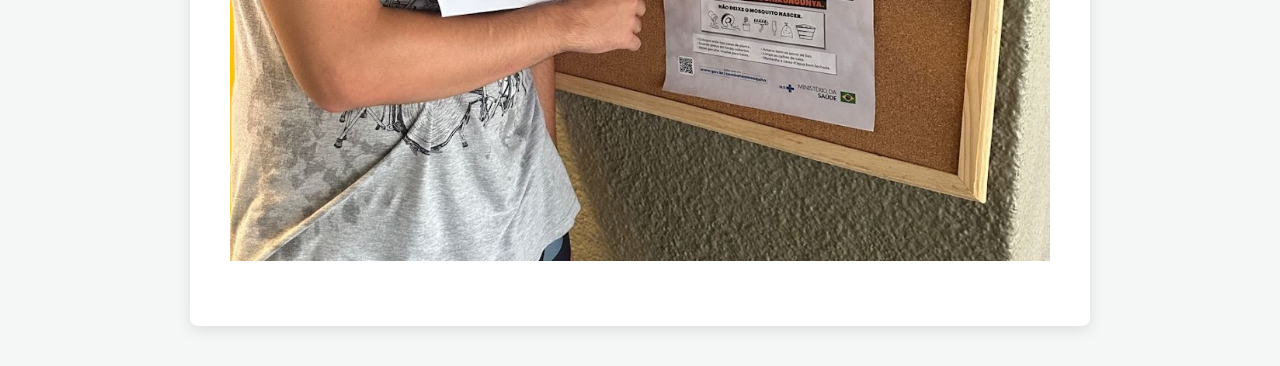
==== commit 6d484079: "Link das imagens e alteração nos textos" ====
--- a/curriculo/index.html
+++ b/curriculo/index.html
@@ -129,7 +129,7 @@
         #logo{
             width: 8vw;
             height: 4vw;
-            background-image: url('#');
+            background-image: url('./imagens/logo.png');
             background-size: cover;
             display: inline-block;
 
@@ -138,7 +138,7 @@
          #foto_perfil{
             width: 100%;
             height: 20vw;
-            background-image: url('#');
+            background-image: url('./imagens/foto_perfil.jpeg');
             background-size:contain;
             display: inline-block;
             margin-top: 20px;
@@ -159,7 +159,7 @@
         }
 
         #foto2 {
-            background-image: url('#');
+            background-image: url('./imagens/foto2.jpeg');
             background-size: cover;
             display:block;
             width: 100%;
@@ -184,14 +184,14 @@
         <div class="header-contact">
             <p>Endereço: Campus do CTA - Água parada do pneu do CPOR</p>
             <p>mosquito.pernilongas_peladus@yahoo.com.br</p>
-            <p><a href="#">www.linkedin.com/mosquitoT30</a></p>
+            <p><a href="./imagens/logo2.jpeg" target="_blank">www.linkedin.com/mosquitoT30</a></p>
         </div>
     </header>
 
     <section id="resumo">
         <div id="texto_perfil" ><h2>Perfil Profissional</h2>
             <div id="logo2"></div>
-        <p>Profissional competente, comprometido com o objetico de eliminar todos os mosquitos da face da terra enquanto sente a brisa na terra onde o sol não toca.</p>
+        <p>Profissional competente, comprometido com o objetico de eliminar todos os mosquitos da face da terra enquanto sente a brisa na terra onde o sol não toca. 🫥🤭🤭🥵🥵</p>
         </div>
         <div id="foto_perfil"></div>
     </section>
@@ -221,8 +221,9 @@
                 <span>Curso Mosquitobas</span>
                 <span>2026</span>
             </div>
-            <p>Curso direcionado à pessoas que sentem a necessidade de matar mosquitos de maneira performática e artística.</p>
-        </div>
+            <p>Curso direcionado à pessoas que sentem a necessidade de matar mosquitos de maneira performática e artística. Lecionado direteamente pelo <strong>MOSQUITÃO</strong>, profissional capacitado, não depilado, com bastante experiência na área e zorbas frouxas.</p>
+        </div>
+        <div id="foto2"></div>
     </section>
 </div>
 </body>
